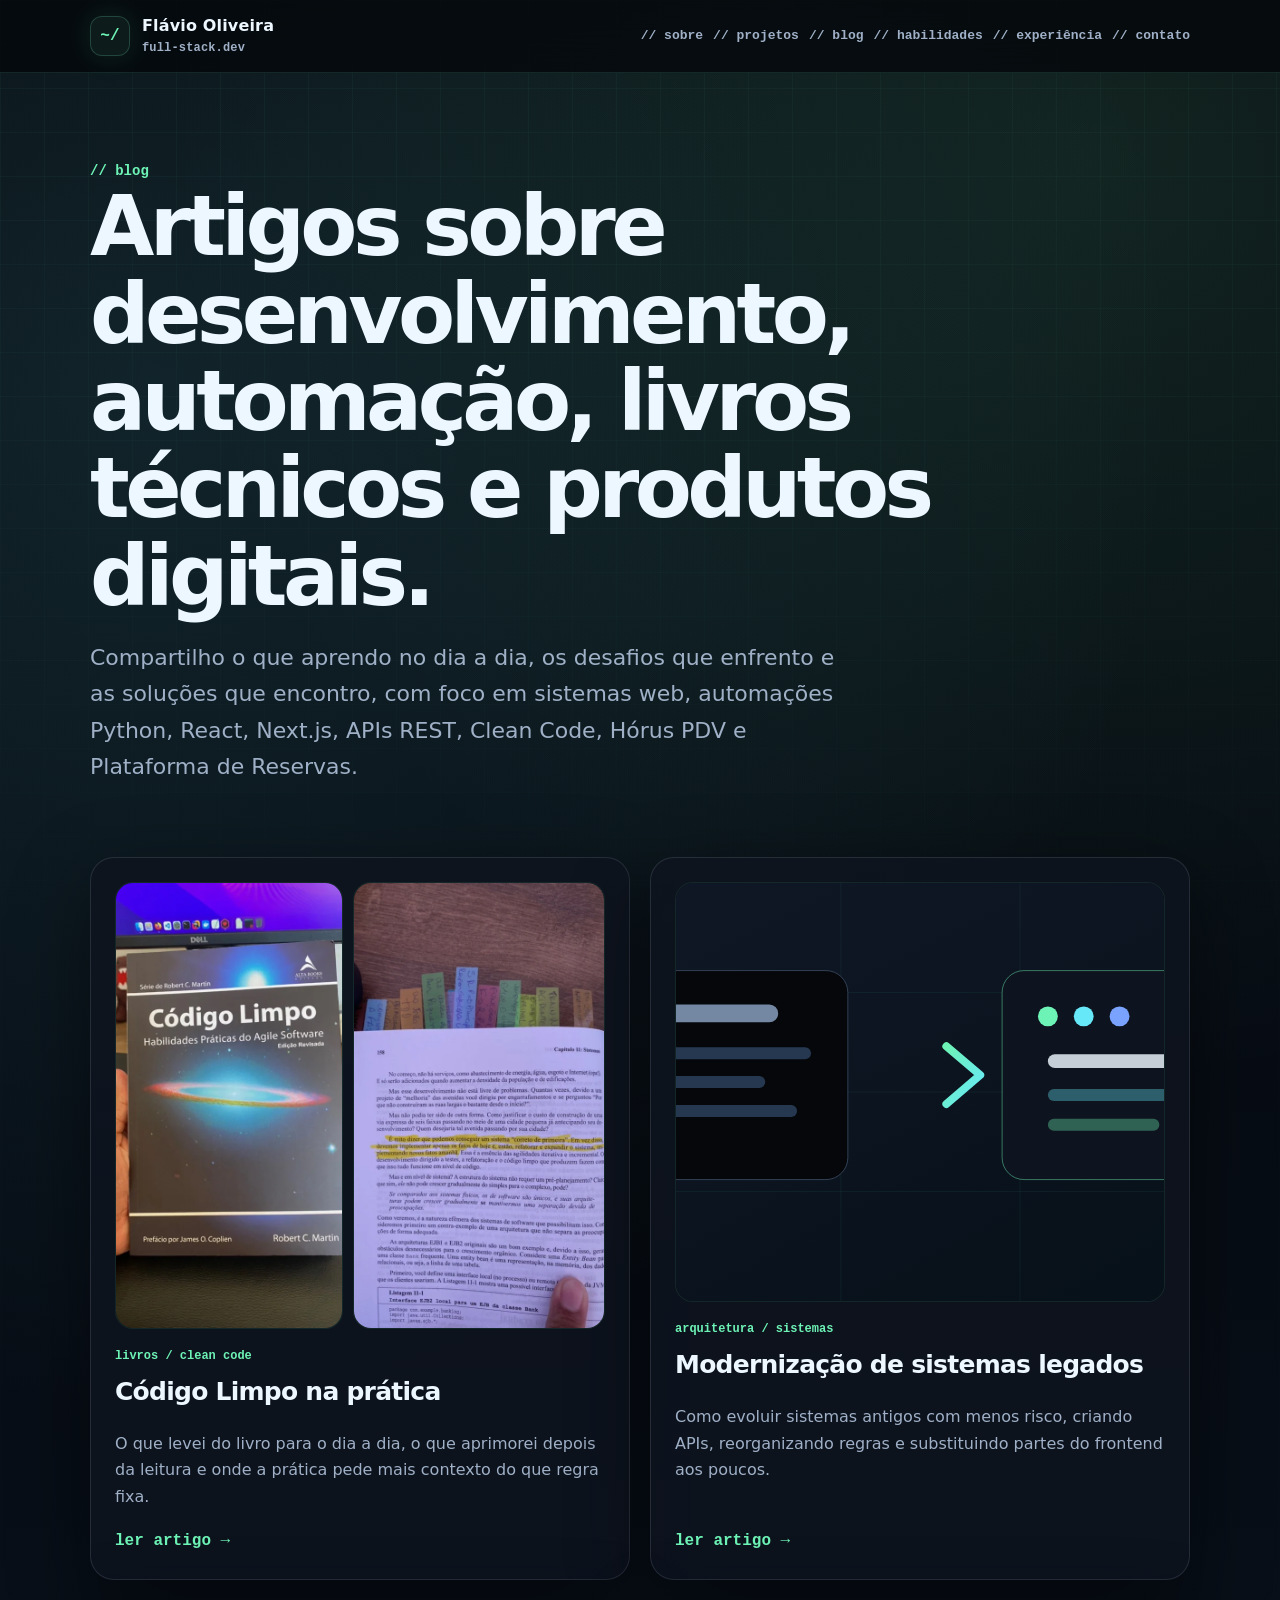
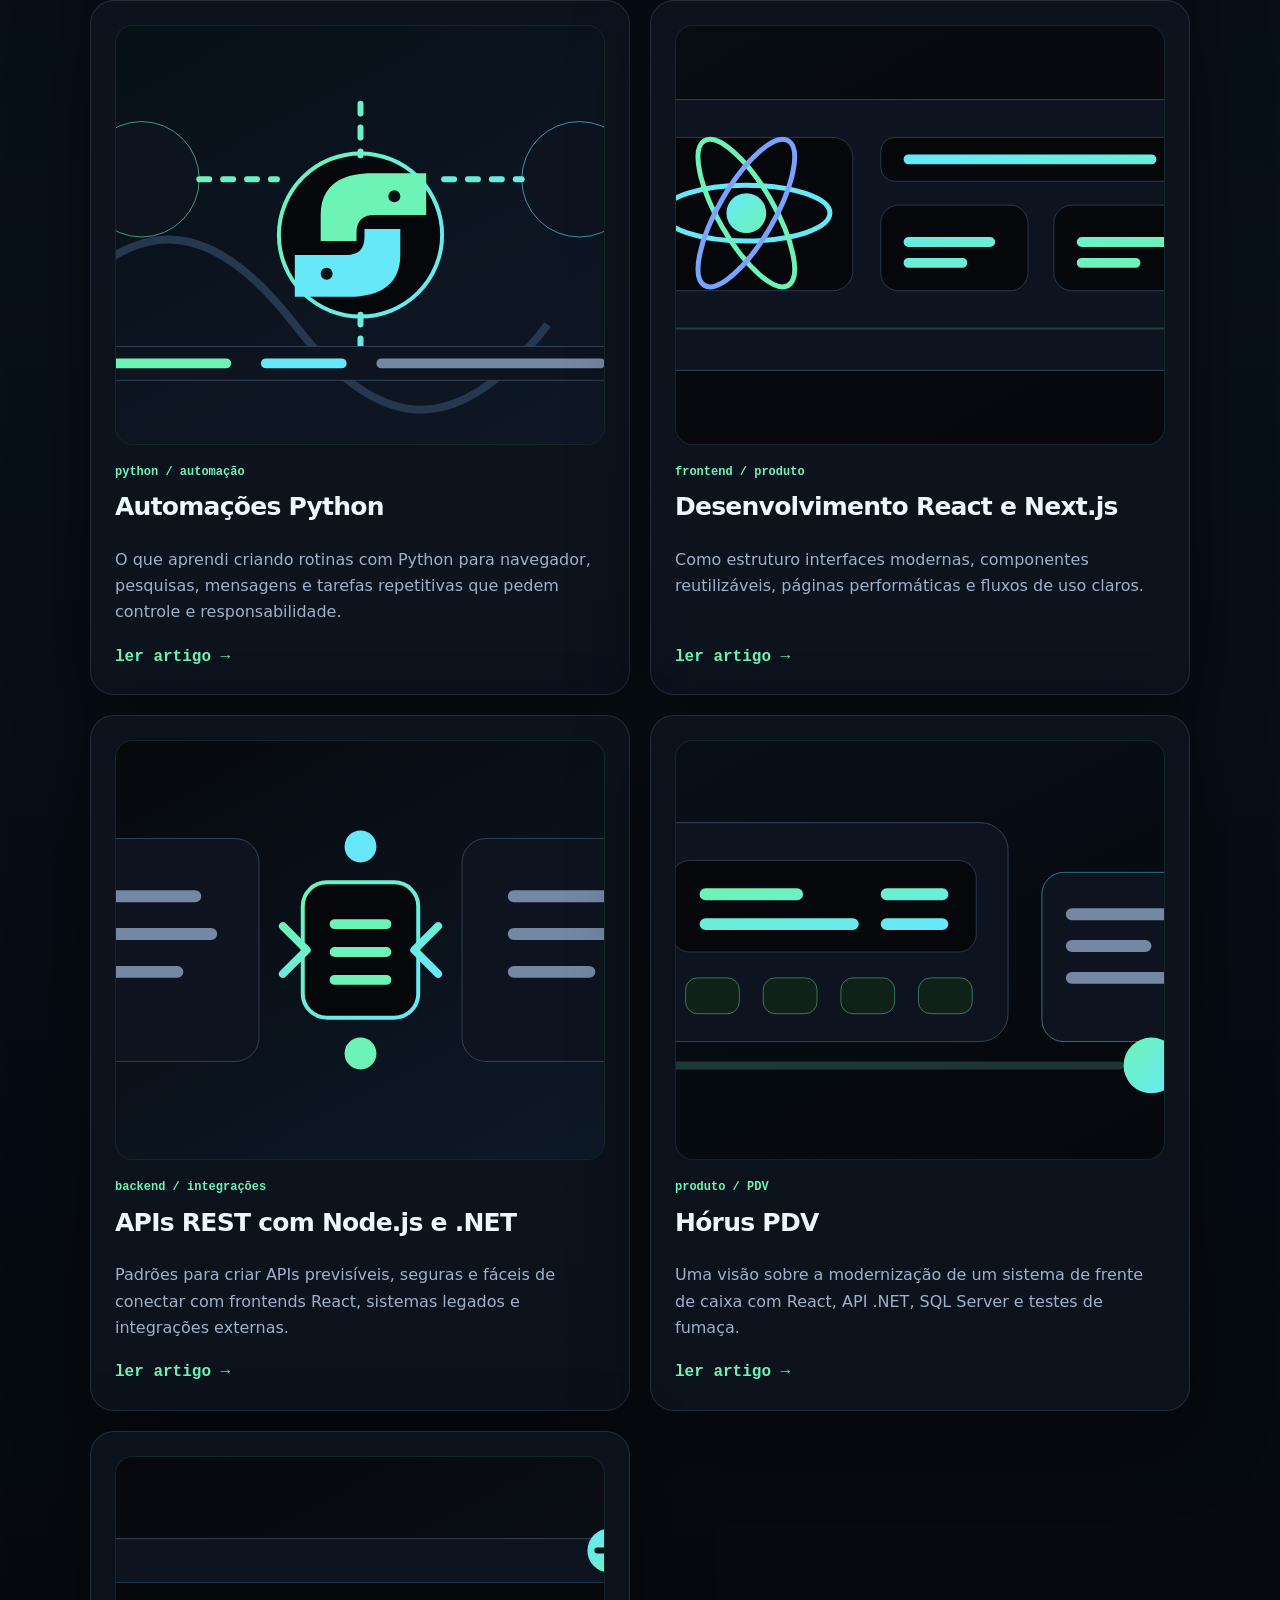
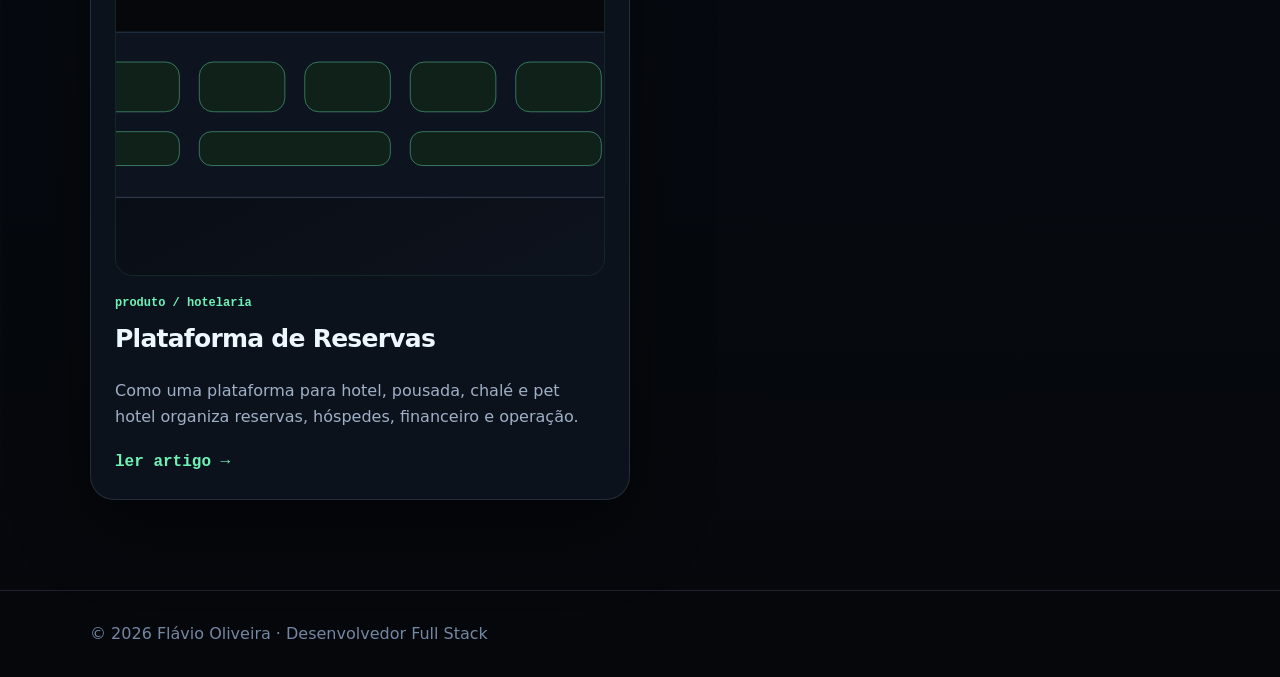
==== blog/index.html @ 8a6414b9 "Add new blog posts on legacy system modernization and reservation platform, along with a new stylesh" ====
<!doctype html>
<html lang="pt-BR">
  <head>
    <meta charset="UTF-8" />
    <meta name="viewport" content="width=device-width, initial-scale=1" />
    <title>Blog sobre Desenvolvimento Full Stack | Flávio Oliveira</title>
    <meta
      name="description"
      content="Artigos de Flávio Oliveira sobre desenvolvimento full stack, automações Python, React, Next.js, APIs REST, Clean Code, Hórus PDV e Plataforma de Reservas."
    />
    <meta name="robots" content="index, follow, max-image-preview:large" />
    <link rel="canonical" href="https://flaviooliveira-code.github.io/blog/" />
    <meta property="og:title" content="Blog sobre Desenvolvimento Full Stack | Flávio Oliveira" />
    <meta
      property="og:description"
      content="Conteúdo técnico sobre sistemas web, automações, APIs, React, Next.js e produtos próprios."
    />
    <meta
      property="og:url"
      content="https://flaviooliveira-code.github.io/blog/"
    />
    <meta property="og:type" content="website" />
    <meta property="og:locale" content="pt_BR" />
    <script type="application/ld+json">
      {
            "@context": "https://schema.org",
            "@graph": [
                  {
                        "@type": "Blog",
                        "@id": "https://flaviooliveira-code.github.io/blog/#blog",
                        "url": "https://flaviooliveira-code.github.io/blog/",
                        "name": "Blog sobre Desenvolvimento Full Stack | Flávio Oliveira",
                        "description": "Artigos técnicos sobre desenvolvimento full stack, automações Python, React, Next.js, APIs REST, Clean Code e produtos digitais.",
                        "inLanguage": "pt-BR",
                        "author": {
                              "@id": "https://flaviooliveira-code.github.io/#person"
                        },
                        "publisher": {
                              "@id": "https://flaviooliveira-code.github.io/#person"
                        }
                  },
                  {
                        "@type": "ItemList",
                        "@id": "https://flaviooliveira-code.github.io/blog/#articles",
                        "itemListElement": [
                              {
                                    "@type": "ListItem",
                                    "position": 1,
                                    "name": "Modernização de Sistemas Legados",
                                    "url": "https://flaviooliveira-code.github.io/blog/modernizacao-de-sistemas-legados/"
                              },
                              {
                                    "@type": "ListItem",
                                    "position": 2,
                                    "name": "Código Limpo na Prática",
                                    "url": "https://flaviooliveira-code.github.io/blog/codigo-limpo-na-pratica/"
                              },
                              {
                                    "@type": "ListItem",
                                    "position": 3,
                                    "name": "Automações Python",
                                    "url": "https://flaviooliveira-code.github.io/blog/automacoes-python/"
                              },
                              {
                                    "@type": "ListItem",
                                    "position": 4,
                                    "name": "Desenvolvimento React e Next.js",
                                    "url": "https://flaviooliveira-code.github.io/blog/desenvolvimento-react-nextjs/"
                              },
                              {
                                    "@type": "ListItem",
                                    "position": 5,
                                    "name": "APIs REST com Node.js e .NET",
                                    "url": "https://flaviooliveira-code.github.io/blog/apis-rest-node-dotnet/"
                              },
                              {
                                    "@type": "ListItem",
                                    "position": 6,
                                    "name": "Hórus PDV",
                                    "url": "https://flaviooliveira-code.github.io/blog/horus-pdv/"
                              },
                              {
                                    "@type": "ListItem",
                                    "position": 7,
                                    "name": "Plataforma de Reservas",
                                    "url": "https://flaviooliveira-code.github.io/blog/plataforma-de-reservas/"
                              }
                        ]
                  },
                  {
                        "@type": "BreadcrumbList",
                        "@id": "https://flaviooliveira-code.github.io/blog/#breadcrumb",
                        "itemListElement": [
                              {
                                    "@type": "ListItem",
                                    "position": 1,
                                    "name": "Início",
                                    "item": "https://flaviooliveira-code.github.io/"
                              },
                              {
                                    "@type": "ListItem",
                                    "position": 2,
                                    "name": "Blog",
                                    "item": "https://flaviooliveira-code.github.io/blog/"
                              }
                        ]
                  }
            ]
      }
    </script>
    <meta name="theme-color" content="#05070b" />
    <link rel="icon" href="../assets/favicon.svg" type="image/svg+xml" />
    <link rel="stylesheet" href="styles.css" />
    <script src="../assets/site-components.js"></script>
  </head>
  <body>
    <site-navbar depth="1"></site-navbar>

    <main>
      <section class="hero">
        <div class="container">
          <span class="kicker">// blog</span>
          <h1>
            Artigos sobre desenvolvimento, automação, livros técnicos e produtos
            digitais.
          </h1>
          <p class="lead">
            Compartilho o que aprendo no dia a dia, os desafios que enfrento e
            as soluções que encontro, com foco em sistemas web, automações
            Python, React, Next.js, APIs REST, Clean Code, Hórus PDV e
            Plataforma de Reservas.
          </p>
        </div>
      </section>

      <section class="container article-grid" aria-label="Artigos">
        <a
          class="article-card article-card-book"
          href="codigo-limpo-na-pratica/"
        >
          <div class="article-media-stack" aria-hidden="true">
            <img
              class="article-media"
              src="images/codigo-limpo-capa.webp"
              alt=""
              width="551"
              height="980"
              loading="lazy"
            />
            <img
              class="article-media"
              src="images/codigo-limpo-marcacoes.webp"
              alt=""
              width="551"
              height="980"
              loading="lazy"
            />
          </div>
          <span class="meta">livros / clean code</span>
          <h2>Código Limpo na prática</h2>
          <p>
            O que levei do livro para o dia a dia, o que aprimorei depois da
            leitura e onde a prática pede mais contexto do que regra fixa.
          </p>
          <span class="read-more">ler artigo →</span>
        </a>

        <a class="article-card" href="modernizacao-de-sistemas-legados/">
          <img
            class="article-media"
            src="images/modernizacao-legados.svg"
            alt="Ilustração de sistema legado sendo modernizado"
            width="800"
            height="420"
            loading="lazy"
          />
          <span class="meta">arquitetura / sistemas</span>
          <h2>Modernização de sistemas legados</h2>
          <p>
            Como evoluir sistemas antigos com menos risco, criando APIs,
            reorganizando regras e substituindo partes do frontend aos poucos.
          </p>
          <span class="read-more">ler artigo →</span>
        </a>

        <a class="article-card" href="automacoes-python/">
          <img
            class="article-media"
            src="images/automacoes-python.svg"
            alt="Ilustração de automação com Python conectando tarefas"
            width="800"
            height="420"
            loading="lazy"
          />
          <span class="meta">python / automação</span>
          <h2>Automações Python</h2>
          <p>
            O que aprendi criando rotinas com Python para navegador, pesquisas,
            mensagens e tarefas repetitivas que pedem controle e
            responsabilidade.
          </p>
          <span class="read-more">ler artigo →</span>
        </a>

        <a class="article-card" href="desenvolvimento-react-nextjs/">
          <img
            class="article-media"
            src="images/react-nextjs.svg"
            alt="Ilustração de interface em React e Next.js"
            width="800"
            height="420"
            loading="lazy"
          />
          <span class="meta">frontend / produto</span>
          <h2>Desenvolvimento React e Next.js</h2>
          <p>
            Como estruturo interfaces modernas, componentes reutilizáveis,
            páginas performáticas e fluxos de uso claros.
          </p>
          <span class="read-more">ler artigo →</span>
        </a>

        <a class="article-card" href="apis-rest-node-dotnet/">
          <img
            class="article-media"
            src="images/apis-rest.svg"
            alt="Ilustração de API REST conectando frontend e backend"
            width="800"
            height="420"
            loading="lazy"
          />
          <span class="meta">backend / integrações</span>
          <h2>APIs REST com Node.js e .NET</h2>
          <p>
            Padrões para criar APIs previsíveis, seguras e fáceis de conectar
            com frontends React, sistemas legados e integrações externas.
          </p>
          <span class="read-more">ler artigo →</span>
        </a>

        <a class="article-card" href="horus-pdv/">
          <img
            class="article-media"
            src="images/horus-pdv.svg"
            alt="Ilustração de sistema PDV com caixa e comprovante"
            width="800"
            height="420"
            loading="lazy"
          />
          <span class="meta">produto / PDV</span>
          <h2>Hórus PDV</h2>
          <p>
            Uma visão sobre a modernização de um sistema de frente de caixa com
            React, API .NET, SQL Server e testes de fumaça.
          </p>
          <span class="read-more">ler artigo →</span>
        </a>

        <a class="article-card" href="plataforma-de-reservas/">
          <img
            class="article-media"
            src="images/plataforma-reservas.svg"
            alt="Ilustração de calendário de reservas"
            width="800"
            height="420"
            loading="lazy"
          />
          <span class="meta">produto / hotelaria</span>
          <h2>Plataforma de Reservas</h2>
          <p>
            Como uma plataforma para hotel, pousada, chalé e pet hotel organiza
            reservas, hóspedes, financeiro e operação.
          </p>
          <span class="read-more">ler artigo →</span>
        </a>
      </section>
    </main>

    <site-footer></site-footer>
  </body>
</html>
---- blog/styles.css ----
:root {
  color-scheme: dark;
  --bg: #05070b;
  --panel: rgba(14, 20, 31, 0.86);
  --panel-strong: rgba(18, 27, 41, 0.96);
  --line: rgba(127, 255, 212, 0.18);
  --line-2: rgba(148, 163, 184, 0.18);
  --text: #edf7ff;
  --muted: #9fb0c7;
  --soft: #7487a3;
  --green: #6ef3b6;
  --cyan: #67e8f9;
  --shadow: 0 24px 80px rgba(0, 0, 0, 0.45);
  --container: 1100px;
}

* {
  box-sizing: border-box;
}

html {
  overflow-x: hidden;
  scroll-behavior: smooth;
  scrollbar-color: rgba(110, 243, 182, 0.62) rgba(5, 7, 11, 0.72);
  scrollbar-width: thin;
}

::-webkit-scrollbar {
  width: 8px;
  height: 8px;
}

::-webkit-scrollbar-track {
  background: rgba(5, 7, 11, 0.72);
}

::-webkit-scrollbar-thumb {
  border: 2px solid rgba(5, 7, 11, 0.72);
  border-radius: 999px;
  background: linear-gradient(180deg, var(--green), var(--cyan));
}

body {
  margin: 0;
  min-width: 320px;
  overflow-x: hidden;
  background:
    radial-gradient(circle at 12% 10%, rgba(103, 232, 249, 0.12), transparent 28%),
    radial-gradient(circle at 86% 4%, rgba(110, 243, 182, 0.12), transparent 24%),
    linear-gradient(180deg, #05070b 0%, #08101a 48%, #05070b 100%);
  color: var(--text);
  font-family: ui-sans-serif, system-ui, -apple-system, BlinkMacSystemFont, "Segoe UI", sans-serif;
  line-height: 1.65;
}

body::before {
  content: "";
  position: fixed;
  inset: 0;
  z-index: -1;
  background-image:
    linear-gradient(rgba(127, 255, 212, 0.045) 1px, transparent 1px),
    linear-gradient(90deg, rgba(127, 255, 212, 0.045) 1px, transparent 1px);
  background-size: 44px 44px;
  mask-image: linear-gradient(180deg, rgba(0, 0, 0, 0.88), rgba(0, 0, 0, 0.16));
}

a {
  color: inherit;
  text-decoration: none;
}

site-navbar,
site-footer {
  display: block;
}

p {
  color: var(--muted);
}

.container {
  width: min(var(--container), calc(100% - 40px));
  margin-inline: auto;
}

.topbar {
  position: sticky;
  top: 0;
  z-index: 50;
  border-bottom: 1px solid rgba(127, 255, 212, 0.12);
  background: rgba(5, 7, 11, 0.78);
  backdrop-filter: blur(18px);
}

.nav {
  display: flex;
  min-height: 72px;
  align-items: center;
  justify-content: space-between;
  gap: 18px;
}

.brand {
  display: inline-flex;
  align-items: center;
  gap: 12px;
  font-weight: 900;
  letter-spacing: 0.01em;
}

.prompt-mark {
  display: grid;
  place-items: center;
  width: 40px;
  height: 40px;
  border: 1px solid var(--line);
  border-radius: 12px;
  background: rgba(110, 243, 182, 0.08);
  color: var(--green);
  font-family: ui-monospace, SFMono-Regular, Menlo, Consolas, monospace;
  box-shadow: 0 0 30px rgba(110, 243, 182, 0.12);
}

.brand small {
  display: block;
  color: var(--muted);
  font-family: ui-monospace, SFMono-Regular, Menlo, Consolas, monospace;
  font-size: 12px;
  font-weight: 600;
}

.nav-links {
  display: flex;
  align-items: center;
  gap: 10px;
  color: var(--muted);
  font-family: ui-monospace, SFMono-Regular, Menlo, Consolas, monospace;
  font-size: 13px;
  font-weight: 800;
}

.mobile-toggle {
  display: none;
  width: 44px;
  height: 44px;
  border: 1px solid var(--line);
  border-radius: 14px;
  background: rgba(14, 20, 31, 0.86);
  color: var(--text);
}

.mobile-toggle span {
  display: block;
  width: 18px;
  height: 2px;
  margin: 5px auto;
  border-radius: 999px;
  background: currentColor;
}

.mobile-panel {
  display: none;
  border-top: 1px solid var(--line-2);
  padding: 10px 0 18px;
}

.mobile-panel.is-open {
  display: grid;
  gap: 8px;
}

.mobile-panel a {
  border: 1px solid transparent;
  border-radius: 12px;
  color: var(--muted);
  font-family: ui-monospace, SFMono-Regular, Menlo, Consolas, monospace;
  font-size: 13px;
  font-weight: 800;
  padding: 10px 12px;
}

.mobile-panel a:hover,
.mobile-panel a:focus-visible {
  border-color: rgba(110, 243, 182, 0.22);
  background: rgba(110, 243, 182, 0.06);
  color: var(--green);
  outline: none;
}

.nav-links a,
.back-link,
.article-card,
.pill-link {
  transition:
    transform 0.2s ease,
    border-color 0.2s ease,
    background 0.2s ease,
    color 0.2s ease,
    box-shadow 0.2s ease;
}

.nav-links a:hover,
.nav-links a:focus-visible,
.back-link:hover,
.back-link:focus-visible {
  color: var(--green);
  outline: none;
}

.hero {
  padding: 84px 0 38px;
}

.kicker {
  color: var(--green);
  font-family: ui-monospace, SFMono-Regular, Menlo, Consolas, monospace;
  font-size: 14px;
  font-weight: 850;
}

h1,
h2,
h3 {
  margin-top: 0;
  line-height: 1.05;
}

h1 {
  max-width: 940px;
  margin-bottom: 20px;
  font-size: clamp(42px, 6.5vw, 88px);
  letter-spacing: -0.055em;
}

h2 {
  margin: 52px 0 14px;
  font-size: clamp(28px, 3vw, 42px);
  letter-spacing: -0.03em;
}

h3 {
  margin-bottom: 8px;
  font-size: 22px;
}

.lead {
  max-width: 760px;
  margin: 0;
  color: var(--muted);
  font-size: clamp(18px, 2vw, 22px);
}

.hero-actions,
.related-grid {
  display: flex;
  flex-wrap: wrap;
  gap: 12px;
  margin-top: 28px;
}

.btn,
.back-link,
.pill-link {
  display: inline-flex;
  min-height: 44px;
  align-items: center;
  justify-content: center;
  border: 1px solid var(--line);
  border-radius: 999px;
  background: rgba(14, 20, 31, 0.74);
  color: var(--text);
  font-weight: 850;
  padding: 10px 16px;
}

.btn-primary {
  border-color: rgba(110, 243, 182, 0.62);
  background: linear-gradient(135deg, rgba(110, 243, 182, 0.92), rgba(103, 232, 249, 0.82));
  color: #061017;
}

.btn:hover,
.btn:focus-visible,
.pill-link:hover,
.pill-link:focus-visible {
  transform: translateY(-2px);
  border-color: rgba(110, 243, 182, 0.48);
  background: rgba(110, 243, 182, 0.08);
  outline: none;
}

.article-grid {
  display: grid;
  grid-template-columns: repeat(2, minmax(0, 1fr));
  gap: 20px;
  padding: 34px 0 90px;
}

.article-card,
.panel,
.article-shell {
  border: 1px solid var(--line-2);
  border-radius: 24px;
  background: var(--panel);
  box-shadow: var(--shadow);
}

.article-card {
  display: flex;
  min-height: 500px;
  flex-direction: column;
  padding: 24px;
}

.article-media {
  width: 100%;
  aspect-ratio: 2.05;
  display: block;
  object-fit: cover;
  margin-bottom: 18px;
  border: 1px solid rgba(127, 255, 212, 0.12);
  border-radius: 18px;
  background: rgba(4, 8, 13, 0.7);
  box-shadow: inset 0 0 0 1px rgba(255, 255, 255, 0.02);
  transition:
    border-color 0.2s ease,
    filter 0.2s ease,
    transform 0.2s ease;
}

.article-media-stack {
  display: grid;
  grid-template-columns: 0.95fr 1.05fr;
  gap: 10px;
  margin-bottom: 18px;
}

.article-media-stack .article-media {
  aspect-ratio: auto;
  height: 100%;
  margin-bottom: 0;
}

.article-card-book .article-media-stack {
  min-height: clamp(290px, 28vw, 380px);
}

.article-card-book .article-media-stack .article-media {
  min-height: clamp(290px, 28vw, 380px);
}

.article-media-stack .article-media:first-child {
  object-position: 50% 18%;
}

.article-media-stack .article-media:last-child {
  object-position: 50% 38%;
}

.article-card:hover,
.article-card:focus-visible {
  transform: translateY(-5px);
  border-color: rgba(110, 243, 182, 0.46);
  background: rgba(18, 27, 41, 0.94);
  box-shadow:
    0 28px 86px rgba(0, 0, 0, 0.42),
    0 0 0 1px rgba(110, 243, 182, 0.1);
  outline: none;
}

.article-card:hover .article-media,
.article-card:focus-visible .article-media {
  border-color: rgba(110, 243, 182, 0.42);
  filter: saturate(1.16) brightness(1.06);
  transform: translateY(-2px);
}

.meta {
  color: var(--green);
  font-family: ui-monospace, SFMono-Regular, Menlo, Consolas, monospace;
  font-size: 12px;
  font-weight: 850;
}

.article-card h2 {
  margin: 12px 0 10px;
  font-size: 25px;
}

.article-card p {
  margin-bottom: 0;
}

.read-more {
  display: inline-flex;
  width: fit-content;
  margin-top: auto;
  padding-top: 18px;
  color: var(--green);
  font-family: ui-monospace, SFMono-Regular, Menlo, Consolas, monospace;
  font-weight: 850;
}

.article-shell {
  max-width: 900px;
  margin: 0 auto 90px;
  padding: clamp(24px, 5vw, 58px);
}

.article-shell p,
.article-shell li {
  color: var(--muted);
  font-size: 18px;
}

.article-shell strong {
  color: var(--text);
}

.book-gallery {
  display: grid;
  grid-template-columns: minmax(0, 0.9fr) minmax(0, 1.1fr);
  gap: 14px;
  margin: 34px 0;
}

.book-gallery img {
  width: 100%;
  height: 420px;
  object-fit: cover;
  border: 1px solid rgba(127, 255, 212, 0.14);
  border-radius: 20px;
  background: rgba(4, 8, 13, 0.7);
  box-shadow: 0 18px 60px rgba(0, 0, 0, 0.32);
}

.book-gallery img:first-child {
  object-position: 50% 20%;
}

.book-gallery img:last-child {
  object-position: 50% 45%;
}

.article-shell ul,
.article-shell ol {
  display: grid;
  gap: 10px;
  padding-left: 24px;
}

.callout {
  margin: 34px 0;
  border: 1px solid var(--line);
  border-radius: 18px;
  background: rgba(110, 243, 182, 0.06);
  padding: 20px;
}

.terminal {
  margin: 30px 0;
  border: 1px solid var(--line-2);
  border-radius: 18px;
  background: rgba(4, 8, 13, 0.88);
  padding: 18px;
  color: var(--muted);
  font-family: ui-monospace, SFMono-Regular, Menlo, Consolas, monospace;
  overflow-x: auto;
}

.terminal span {
  color: var(--green);
}

.footer {
  border-top: 1px solid var(--line-2);
  padding: 30px 0;
  color: var(--soft);
}

.footer-inner {
  display: flex;
  flex-wrap: wrap;
  justify-content: space-between;
  gap: 14px;
}

@media (max-width: 900px) {
  .article-grid {
    grid-template-columns: 1fr;
  }

  .article-card {
    min-height: auto;
  }

  .article-card-book .article-media-stack,
  .article-card-book .article-media-stack .article-media {
    min-height: 340px;
  }

  .book-gallery {
    grid-template-columns: 1fr;
  }

  .book-gallery img {
    height: min(92vw, 520px);
  }

  .nav-links {
    display: none;
  }

  .mobile-toggle {
    display: inline-block;
  }
}

@media (max-width: 600px) {
  .container {
    width: min(100% - 28px, var(--container));
  }

  .hero {
    padding-top: 52px;
  }

  .btn,
  .back-link {
    width: 100%;
  }
}
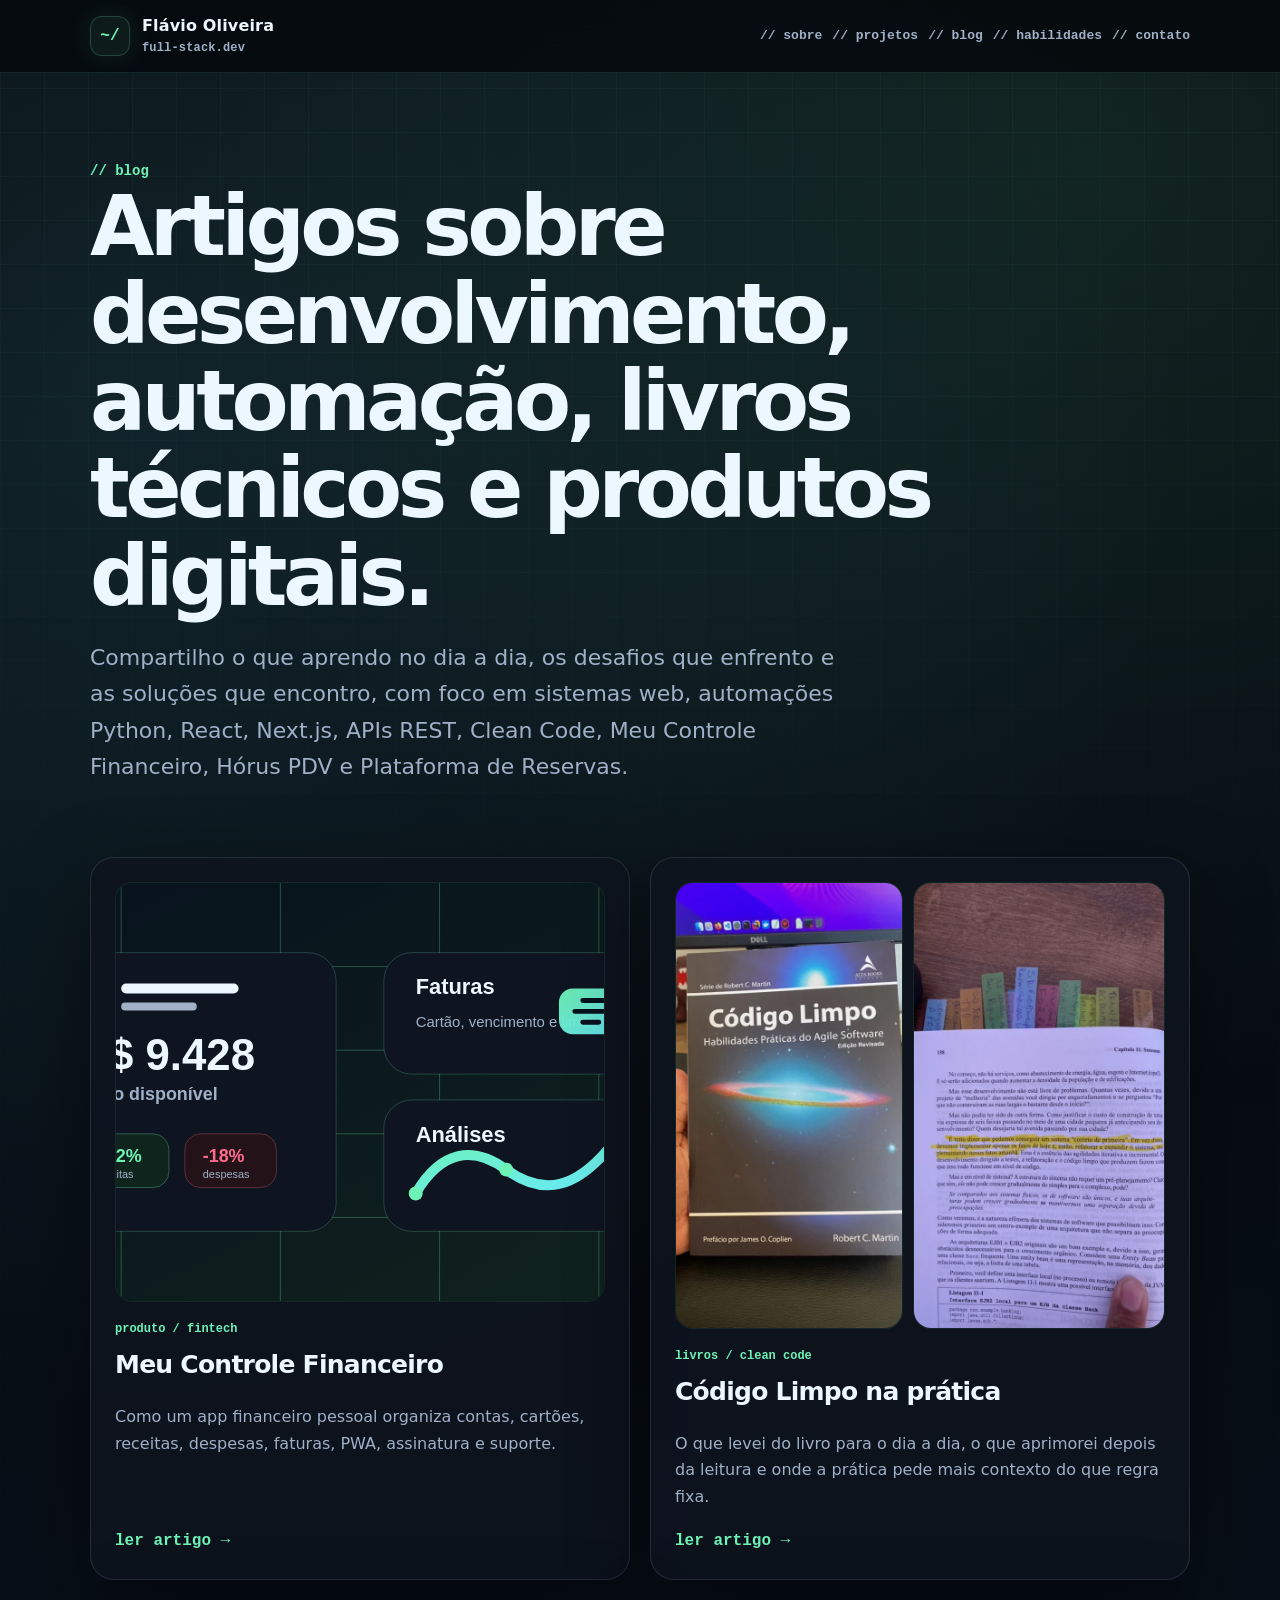
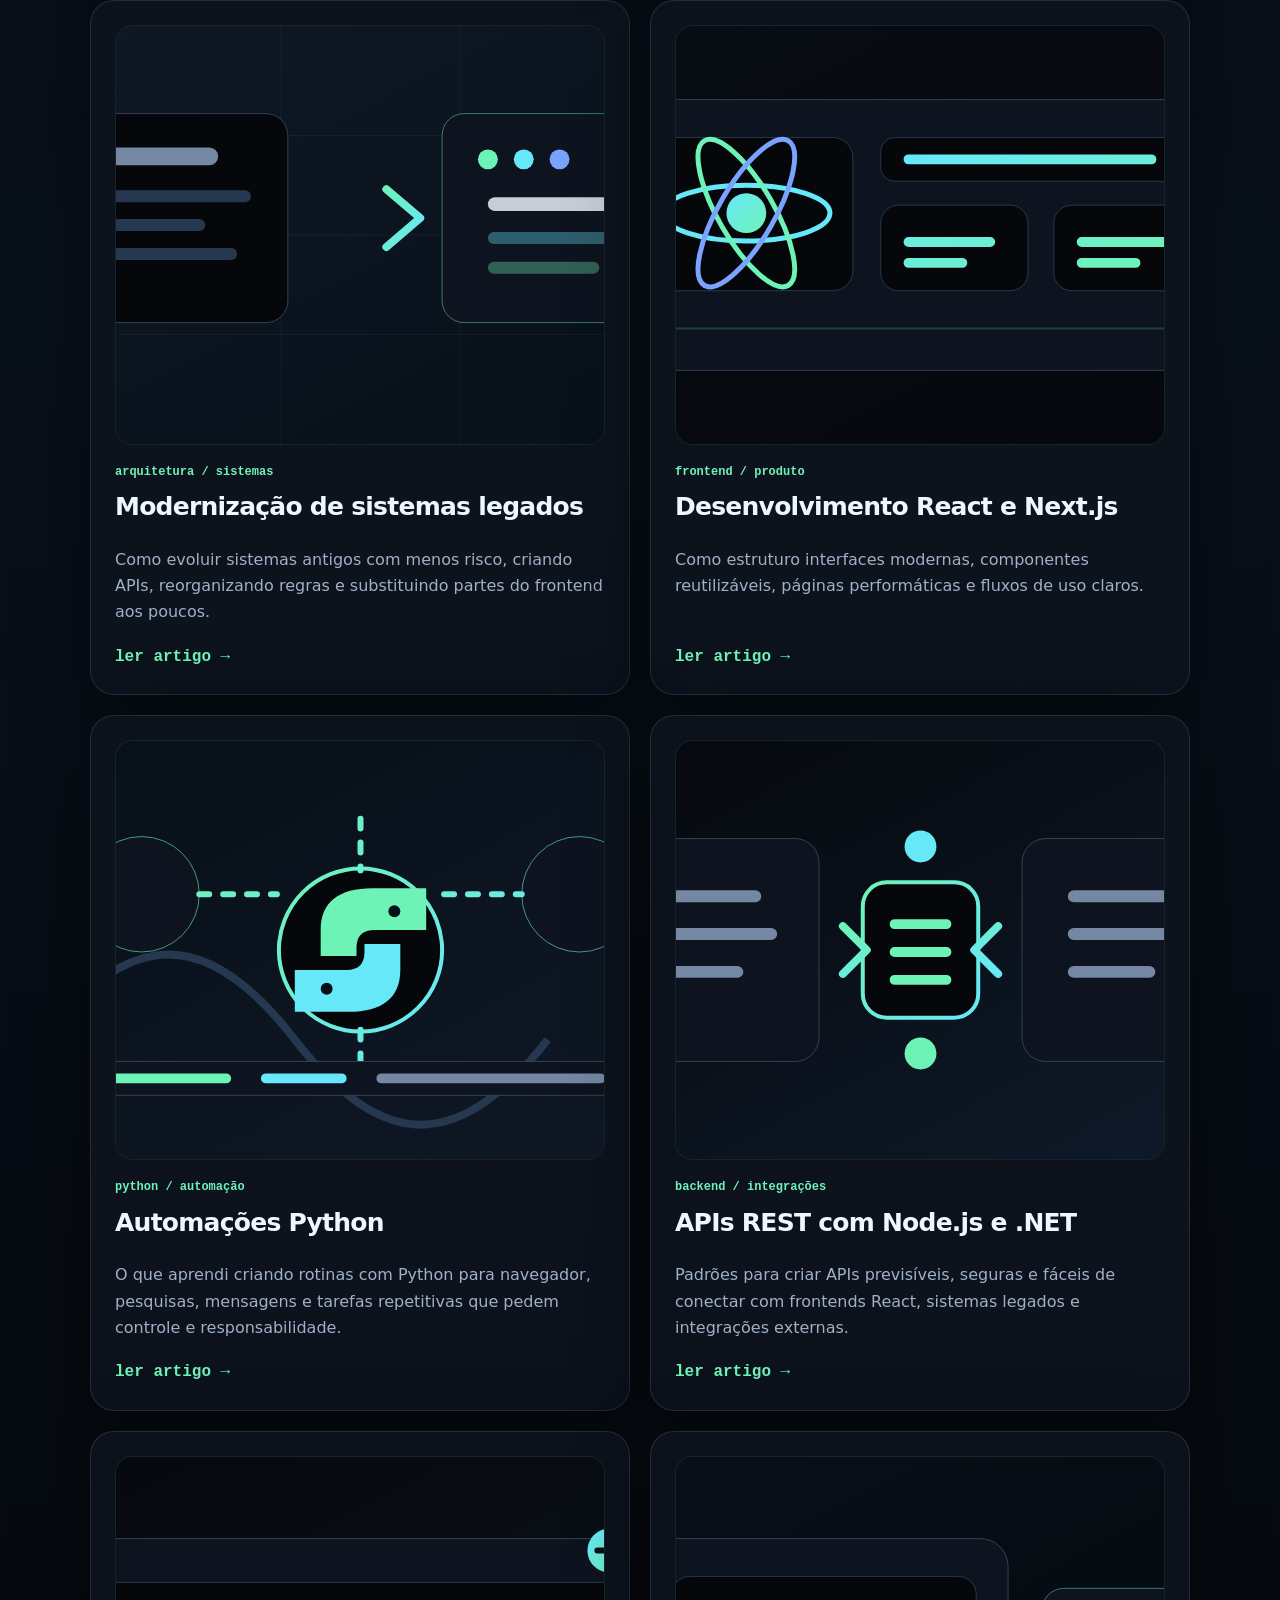
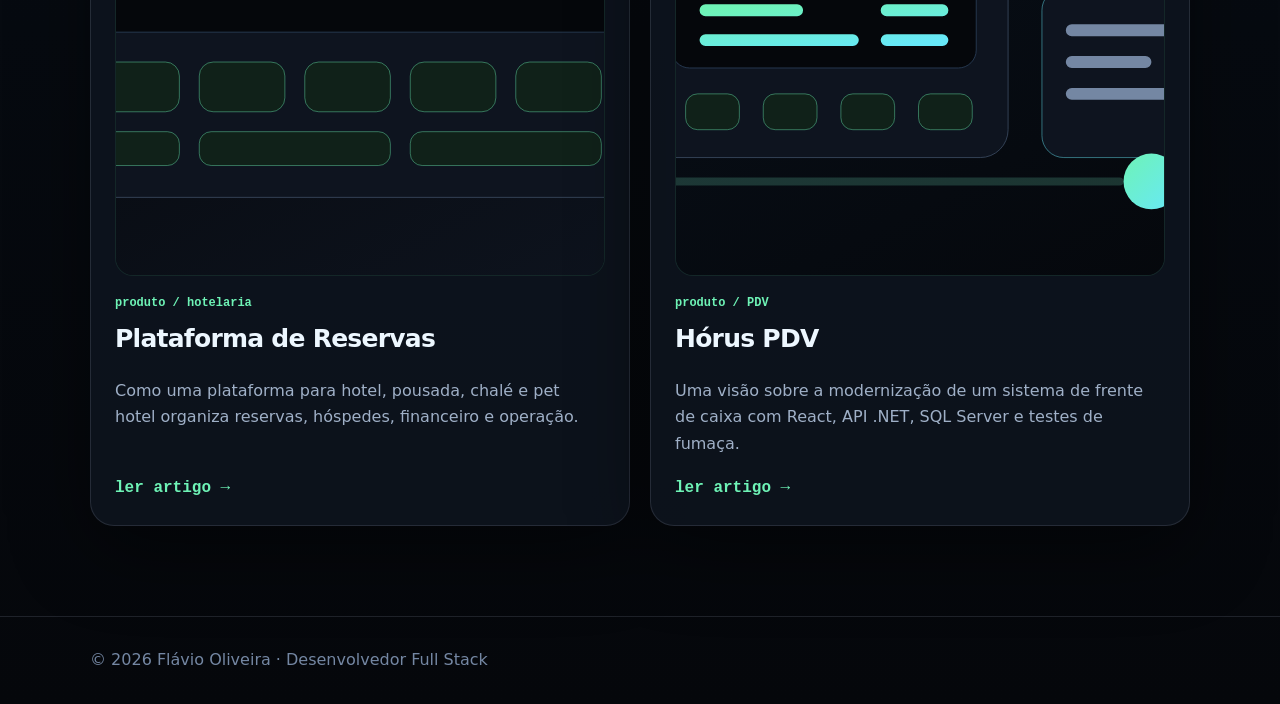
==== commit 1a49975c: "Atualiza README e index.html com informações do portfólio e novos projetos" ====
--- a/blog/index.html
+++ b/blog/index.html
@@ -6,11 +6,14 @@
     <title>Blog sobre Desenvolvimento Full Stack | Flávio Oliveira</title>
     <meta
       name="description"
-      content="Artigos de Flávio Oliveira sobre desenvolvimento full stack, automações Python, React, Next.js, APIs REST, Clean Code, Hórus PDV e Plataforma de Reservas."
+      content="Artigos de Flávio Oliveira sobre desenvolvimento full stack, automações Python, React, Next.js, APIs REST, Clean Code e produtos digitais."
     />
     <meta name="robots" content="index, follow, max-image-preview:large" />
     <link rel="canonical" href="https://flaviooliveira-code.github.io/blog/" />
-    <meta property="og:title" content="Blog sobre Desenvolvimento Full Stack | Flávio Oliveira" />
+    <meta
+      property="og:title"
+      content="Blog sobre Desenvolvimento Full Stack | Flávio Oliveira"
+    />
     <meta
       property="og:description"
       content="Conteúdo técnico sobre sistemas web, automações, APIs, React, Next.js e produtos próprios."
@@ -23,89 +26,95 @@
     <meta property="og:locale" content="pt_BR" />
     <script type="application/ld+json">
       {
-            "@context": "https://schema.org",
-            "@graph": [
-                  {
-                        "@type": "Blog",
-                        "@id": "https://flaviooliveira-code.github.io/blog/#blog",
-                        "url": "https://flaviooliveira-code.github.io/blog/",
-                        "name": "Blog sobre Desenvolvimento Full Stack | Flávio Oliveira",
-                        "description": "Artigos técnicos sobre desenvolvimento full stack, automações Python, React, Next.js, APIs REST, Clean Code e produtos digitais.",
-                        "inLanguage": "pt-BR",
-                        "author": {
-                              "@id": "https://flaviooliveira-code.github.io/#person"
-                        },
-                        "publisher": {
-                              "@id": "https://flaviooliveira-code.github.io/#person"
-                        }
-                  },
-                  {
-                        "@type": "ItemList",
-                        "@id": "https://flaviooliveira-code.github.io/blog/#articles",
-                        "itemListElement": [
-                              {
-                                    "@type": "ListItem",
-                                    "position": 1,
-                                    "name": "Modernização de Sistemas Legados",
-                                    "url": "https://flaviooliveira-code.github.io/blog/modernizacao-de-sistemas-legados/"
-                              },
-                              {
-                                    "@type": "ListItem",
-                                    "position": 2,
-                                    "name": "Código Limpo na Prática",
-                                    "url": "https://flaviooliveira-code.github.io/blog/codigo-limpo-na-pratica/"
-                              },
-                              {
-                                    "@type": "ListItem",
-                                    "position": 3,
-                                    "name": "Automações Python",
-                                    "url": "https://flaviooliveira-code.github.io/blog/automacoes-python/"
-                              },
-                              {
-                                    "@type": "ListItem",
-                                    "position": 4,
-                                    "name": "Desenvolvimento React e Next.js",
-                                    "url": "https://flaviooliveira-code.github.io/blog/desenvolvimento-react-nextjs/"
-                              },
-                              {
-                                    "@type": "ListItem",
-                                    "position": 5,
-                                    "name": "APIs REST com Node.js e .NET",
-                                    "url": "https://flaviooliveira-code.github.io/blog/apis-rest-node-dotnet/"
-                              },
-                              {
-                                    "@type": "ListItem",
-                                    "position": 6,
-                                    "name": "Hórus PDV",
-                                    "url": "https://flaviooliveira-code.github.io/blog/horus-pdv/"
-                              },
-                              {
-                                    "@type": "ListItem",
-                                    "position": 7,
-                                    "name": "Plataforma de Reservas",
-                                    "url": "https://flaviooliveira-code.github.io/blog/plataforma-de-reservas/"
-                              }
-                        ]
-                  },
-                  {
-                        "@type": "BreadcrumbList",
-                        "@id": "https://flaviooliveira-code.github.io/blog/#breadcrumb",
-                        "itemListElement": [
-                              {
-                                    "@type": "ListItem",
-                                    "position": 1,
-                                    "name": "Início",
-                                    "item": "https://flaviooliveira-code.github.io/"
-                              },
-                              {
-                                    "@type": "ListItem",
-                                    "position": 2,
-                                    "name": "Blog",
-                                    "item": "https://flaviooliveira-code.github.io/blog/"
-                              }
-                        ]
-                  }
+        "@context": "https://schema.org",
+        "@graph": [
+          {
+            "@type": "Blog",
+            "@id": "https://flaviooliveira-code.github.io/blog/#blog",
+            "url": "https://flaviooliveira-code.github.io/blog/",
+            "name": "Blog sobre Desenvolvimento Full Stack | Flávio Oliveira",
+            "description": "Artigos técnicos sobre desenvolvimento full stack, automações Python, React, Next.js, APIs REST, Clean Code e produtos digitais.",
+            "inLanguage": "pt-BR",
+            "author": {
+              "@id": "https://flaviooliveira-code.github.io/#person"
+            },
+            "publisher": {
+              "@id": "https://flaviooliveira-code.github.io/#person"
+            }
+          },
+          {
+            "@type": "ItemList",
+            "@id": "https://flaviooliveira-code.github.io/blog/#articles",
+            "itemListElement": [
+              {
+                "@type": "ListItem",
+                "position": 1,
+                "name": "Modernização de Sistemas Legados",
+                "url": "https://flaviooliveira-code.github.io/blog/modernizacao-de-sistemas-legados/"
+              },
+              {
+                "@type": "ListItem",
+                "position": 2,
+                "name": "Código Limpo na Prática",
+                "url": "https://flaviooliveira-code.github.io/blog/codigo-limpo-na-pratica/"
+              },
+              {
+                "@type": "ListItem",
+                "position": 3,
+                "name": "Automações Python",
+                "url": "https://flaviooliveira-code.github.io/blog/automacoes-python/"
+              },
+              {
+                "@type": "ListItem",
+                "position": 4,
+                "name": "Desenvolvimento React e Next.js",
+                "url": "https://flaviooliveira-code.github.io/blog/desenvolvimento-react-nextjs/"
+              },
+              {
+                "@type": "ListItem",
+                "position": 5,
+                "name": "APIs REST com Node.js e .NET",
+                "url": "https://flaviooliveira-code.github.io/blog/apis-rest-node-dotnet/"
+              },
+              {
+                "@type": "ListItem",
+                "position": 6,
+                "name": "Meu Controle Financeiro",
+                "url": "https://flaviooliveira-code.github.io/blog/meu-controle-financeiro/"
+              },
+              {
+                "@type": "ListItem",
+                "position": 7,
+                "name": "Hórus PDV",
+                "url": "https://flaviooliveira-code.github.io/blog/horus-pdv/"
+              },
+              {
+                "@type": "ListItem",
+                "position": 8,
+                "name": "Plataforma de Reservas",
+                "url": "https://flaviooliveira-code.github.io/blog/plataforma-de-reservas/"
+              }
             ]
+          },
+          {
+            "@type": "BreadcrumbList",
+            "@id": "https://flaviooliveira-code.github.io/blog/#breadcrumb",
+            "itemListElement": [
+              {
+                "@type": "ListItem",
+                "position": 1,
+                "name": "Início",
+                "item": "https://flaviooliveira-code.github.io/"
+              },
+              {
+                "@type": "ListItem",
+                "position": 2,
+                "name": "Blog",
+                "item": "https://flaviooliveira-code.github.io/blog/"
+              }
+            ]
+          }
+        ]
       }
     </script>
     <meta name="theme-color" content="#05070b" />
@@ -127,13 +136,31 @@
           <p class="lead">
             Compartilho o que aprendo no dia a dia, os desafios que enfrento e
             as soluções que encontro, com foco em sistemas web, automações
-            Python, React, Next.js, APIs REST, Clean Code, Hórus PDV e
-            Plataforma de Reservas.
+            Python, React, Next.js, APIs REST, Clean Code, Meu Controle
+            Financeiro, Hórus PDV e Plataforma de Reservas.
           </p>
         </div>
       </section>
 
       <section class="container article-grid" aria-label="Artigos">
+        <a class="article-card" href="meu-controle-financeiro/">
+          <img
+            class="article-media"
+            src="images/meu-controle-financeiro.svg"
+            alt="Ilustração de app de controle financeiro"
+            width="800"
+            height="420"
+            loading="lazy"
+          />
+          <span class="meta">produto / fintech</span>
+          <h2>Meu Controle Financeiro</h2>
+          <p>
+            Como um app financeiro pessoal organiza contas, cartões, receitas,
+            despesas, faturas, PWA, assinatura e suporte.
+          </p>
+          <span class="read-more">ler artigo →</span>
+        </a>
+
         <a
           class="article-card article-card-book"
           href="codigo-limpo-na-pratica/"
@@ -183,6 +210,24 @@
           <span class="read-more">ler artigo →</span>
         </a>
 
+        <a class="article-card" href="desenvolvimento-react-nextjs/">
+          <img
+            class="article-media"
+            src="images/react-nextjs.svg"
+            alt="Ilustração de interface em React e Next.js"
+            width="800"
+            height="420"
+            loading="lazy"
+          />
+          <span class="meta">frontend / produto</span>
+          <h2>Desenvolvimento React e Next.js</h2>
+          <p>
+            Como estruturo interfaces modernas, componentes reutilizáveis,
+            páginas performáticas e fluxos de uso claros.
+          </p>
+          <span class="read-more">ler artigo →</span>
+        </a>
+
         <a class="article-card" href="automacoes-python/">
           <img
             class="article-media"
@@ -202,24 +247,6 @@
           <span class="read-more">ler artigo →</span>
         </a>
 
-        <a class="article-card" href="desenvolvimento-react-nextjs/">
-          <img
-            class="article-media"
-            src="images/react-nextjs.svg"
-            alt="Ilustração de interface em React e Next.js"
-            width="800"
-            height="420"
-            loading="lazy"
-          />
-          <span class="meta">frontend / produto</span>
-          <h2>Desenvolvimento React e Next.js</h2>
-          <p>
-            Como estruturo interfaces modernas, componentes reutilizáveis,
-            páginas performáticas e fluxos de uso claros.
-          </p>
-          <span class="read-more">ler artigo →</span>
-        </a>
-
         <a class="article-card" href="apis-rest-node-dotnet/">
           <img
             class="article-media"
@@ -238,6 +265,24 @@
           <span class="read-more">ler artigo →</span>
         </a>
 
+        <a class="article-card" href="plataforma-de-reservas/">
+          <img
+            class="article-media"
+            src="images/plataforma-reservas.svg"
+            alt="Ilustração de calendário de reservas"
+            width="800"
+            height="420"
+            loading="lazy"
+          />
+          <span class="meta">produto / hotelaria</span>
+          <h2>Plataforma de Reservas</h2>
+          <p>
+            Como uma plataforma para hotel, pousada, chalé e pet hotel organiza
+            reservas, hóspedes, financeiro e operação.
+          </p>
+          <span class="read-more">ler artigo →</span>
+        </a>
+
         <a class="article-card" href="horus-pdv/">
           <img
             class="article-media"
@@ -252,24 +297,6 @@
           <p>
             Uma visão sobre a modernização de um sistema de frente de caixa com
             React, API .NET, SQL Server e testes de fumaça.
-          </p>
-          <span class="read-more">ler artigo →</span>
-        </a>
-
-        <a class="article-card" href="plataforma-de-reservas/">
-          <img
-            class="article-media"
-            src="images/plataforma-reservas.svg"
-            alt="Ilustração de calendário de reservas"
-            width="800"
-            height="420"
-            loading="lazy"
-          />
-          <span class="meta">produto / hotelaria</span>
-          <h2>Plataforma de Reservas</h2>
-          <p>
-            Como uma plataforma para hotel, pousada, chalé e pet hotel organiza
-            reservas, hóspedes, financeiro e operação.
           </p>
           <span class="read-more">ler artigo →</span>
         </a>
